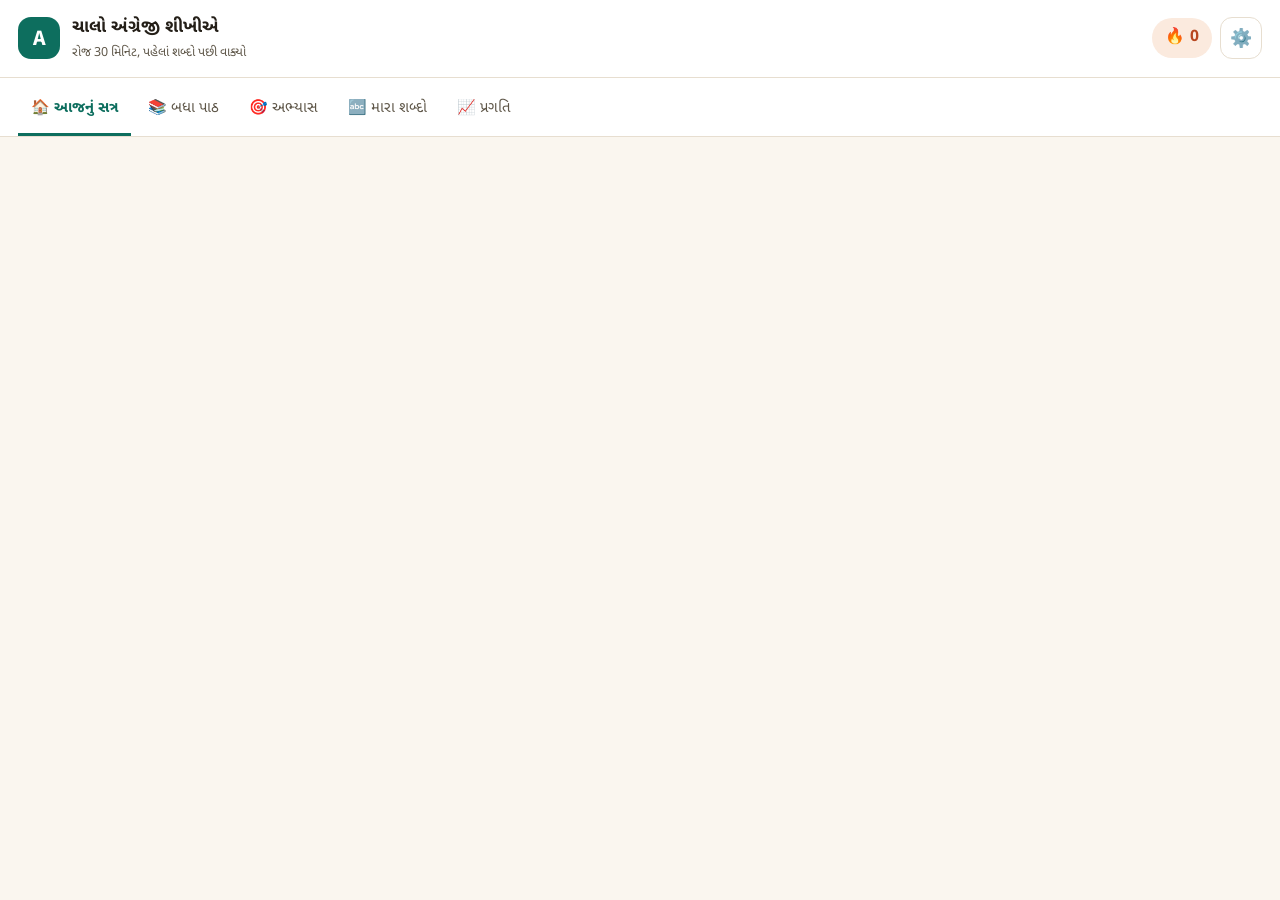
==== index.html @ d422f6b1 "Gujarati-first English course: 21 word packs, 30 sentence lessons Words before sentences: 310 single" ====
<!DOCTYPE html>
<html lang="gu">
<head>
<meta charset="utf-8">
<meta name="viewport" content="width=device-width, initial-scale=1, viewport-fit=cover">
<meta name="description" content="ગુજરાતી બોલનારા માટે રોજ 30 મિનિટનો અંગ્રેજી અભ્યાસ.">
<meta name="theme-color" content="#0d6e5e">
<title>ચાલો અંગ્રેજી શીખીએ</title>
<link rel="preconnect" href="https://fonts.googleapis.com">
<link rel="preconnect" href="https://fonts.gstatic.com" crossorigin>
<link rel="stylesheet" href="https://fonts.googleapis.com/css2?family=Noto+Sans+Gujarati:wght@400;600;700&family=Source+Sans+3:wght@400;600;700&display=swap">
<link rel="stylesheet" href="styles.css">
</head>
<body>
<header class="topbar">
  <div class="brand">
    <span class="logo lat">A</span>
    <div>
      <h1>ચાલો અંગ્રેજી શીખીએ</h1>
      <p class="sub">રોજ 30 મિનિટ, પહેલાં શબ્દો પછી વાક્યો</p>
    </div>
  </div>
  <div class="topright">
    <div class="streak" title="સળંગ દિવસ"><span>🔥</span><span id="streakNum">0</span></div>
    <button class="iconbtn" id="btnSettings" aria-label="સેટિંગ">⚙️</button>
  </div>
</header>

<nav class="tabs" id="tabs">
  <button class="tab active" data-view="home">🏠 આજનું સત્ર</button>
  <button class="tab" data-view="list">📚 બધા પાઠ</button>
  <button class="tab" data-view="practice">🎯 અભ્યાસ</button>
  <button class="tab" data-view="words">🔤 મારા શબ્દો</button>
  <button class="tab" data-view="track">📈 પ્રગતિ</button>
</nav>

<main id="app"></main>

<div class="modal-back" id="settingsModal" hidden>
  <div class="modal">
    <h2>સેટિંગ</h2>
    <label class="setrow"><span>શીખનારનું નામ</span><input type="text" id="learnerName" placeholder="જેમ કે મમ્મી"></label>
    <label class="setrow"><span>અવાજની ઝડપ</span><input type="range" id="rate" min="0.5" max="1.1" step="0.05"><b id="rateVal"></b></label>
    <label class="setrow"><span>અંગ્રેજી અવાજ</span><select id="voiceSel"></select></label>
    <label class="setrow check"><input type="checkbox" id="autoplay"><span>નવો શબ્દ દેખાય ત્યારે આપોઆપ બોલે</span></label>
    <label class="setrow check"><input type="checkbox" id="bigtext"><span>અક્ષર મોટા કરો</span></label>
    <div class="modal-foot">
      <button class="btn ghost small" id="btnReset">પ્રગતિ ભૂંસો</button>
      <button class="btn" id="btnCloseSet">બંધ કરો</button>
    </div>
  </div>
</div>
<script src="words.js"></script>
<script src="lessons.js"></script>
<script src="track.js"></script>
<script src="app.js"></script>
</body>
</html>
---- styles.css ----
/* base reset (the hosted page must supply what the artifact shell used to) */
html{-webkit-text-size-adjust:100%}
img{max-width:100%}
[hidden]{display:none!important}

:root{
  --bg:#faf6ef; --card:#ffffff; --card2:#f4efe6;
  --ink:#241f18; --ink2:#5f5749; --line:#e7ded0;
  --brand:#0d6e5e; --brand-ink:#ffffff; --brand-soft:#e2f1ec; --brand-deep:#095146;
  --accent:#b8461f; --accent-soft:#fbeade;
  --ok:#15803d; --ok-soft:#e6f4ea;
  --bad:#b3261e; --bad-soft:#fceceb;
  --shadow:0 1px 0 rgba(60,40,10,.04), 0 10px 26px -16px rgba(60,40,10,.35);
  --guj:"Noto Sans Gujarati","Gujarati Sangam MN","Nirmala UI",sans-serif;
  --lat:"Source Sans 3",ui-sans-serif,-apple-system,"Segoe UI",system-ui,sans-serif;
  --fs:1;
}
@media (prefers-color-scheme: dark){
  :root:not([data-theme="light"]){
    --bg:#15181a; --card:#1d2124; --card2:#232829;
    --ink:#eceae4; --ink2:#a7a196; --line:#2f3639;
    --brand:#4bbfa6; --brand-ink:#08201c; --brand-soft:#173029; --brand-deep:#2f9a84;
    --accent:#e2895f; --accent-soft:#33231b;
    --ok:#5fc98a; --ok-soft:#14301f;
    --bad:#f08b83; --bad-soft:#331a19;
    --shadow:0 1px 0 rgba(0,0,0,.2), 0 10px 26px -16px rgba(0,0,0,.7);
  }
}
:root[data-theme="dark"]{
  --bg:#15181a; --card:#1d2124; --card2:#232829;
  --ink:#eceae4; --ink2:#a7a196; --line:#2f3639;
  --brand:#4bbfa6; --brand-ink:#08201c; --brand-soft:#173029; --brand-deep:#2f9a84;
  --accent:#e2895f; --accent-soft:#33231b;
  --ok:#5fc98a; --ok-soft:#14301f;
  --bad:#f08b83; --bad-soft:#331a19;
  --shadow:0 1px 0 rgba(0,0,0,.2), 0 10px 26px -16px rgba(0,0,0,.7);
}
*{box-sizing:border-box}
body{
  margin:0; background:var(--bg); color:var(--ink);
  font-family:var(--guj); font-size:calc(17px * var(--fs)); line-height:1.65;
  padding-bottom:50px;
}
body.big{--fs:1.18}
.lat{font-family:var(--lat)}

.topbar{
  display:flex;align-items:center;justify-content:space-between;gap:12px;
  padding:13px 18px;background:var(--card);border-bottom:1px solid var(--line);
  position:sticky;top:env(safe-area-inset-top, 0px);z-index:20;
}
.brand{display:flex;align-items:center;gap:12px;min-width:0}
.logo{width:42px;height:42px;flex:none;border-radius:13px;background:var(--brand);color:var(--brand-ink);
  display:grid;place-items:center;font:700 22px/1 var(--lat)}
.topbar h1{margin:0;font-size:1.1rem;font-weight:700}
.sub{margin:1px 0 0;font-size:.78rem;color:var(--ink2)}
.topright{display:flex;align-items:center;gap:8px;flex:none}
.streak{display:flex;align-items:center;gap:5px;background:var(--accent-soft);color:var(--accent);
  font-weight:700;padding:7px 13px;border-radius:999px;font-size:.98rem}
.iconbtn{border:1px solid var(--line);background:var(--card);color:var(--ink);border-radius:12px;
  width:42px;height:42px;font-size:18px;cursor:pointer}
.iconbtn:hover{background:var(--card2)}

.tabs{display:flex;gap:4px;padding:10px 18px 0;background:var(--card);border-bottom:1px solid var(--line);
  overflow-x:auto;-webkit-overflow-scrolling:touch}
.tab{border:0;background:none;padding:9px 13px 12px;font:inherit;font-size:.93rem;font-family:var(--guj);
  color:var(--ink2);cursor:pointer;border-bottom:3px solid transparent;white-space:nowrap}
.tab.active{color:var(--brand);border-bottom-color:var(--brand);font-weight:700}

main{max-width:760px;margin:0 auto;padding-block:20px 40px;padding-left:18px;padding-right:18px}
.card{background:var(--card);border:1px solid var(--line);border-radius:18px;box-shadow:var(--shadow)}
h2.sec{font-size:1.12rem;margin:26px 0 10px}
.muted{color:var(--ink2)}

.syncbar{display:flex;align-items:center;gap:10px;font-size:.86rem;padding:10px 14px;border-radius:12px;
  margin-bottom:16px;border:1px solid var(--line);background:var(--card2);color:var(--ink2)}
.syncbar .dot{width:9px;height:9px;border-radius:99px;background:var(--ink2);flex:none}
.syncbar.on{background:var(--ok-soft);border-color:var(--ok);color:var(--ok)}
.syncbar.on .dot{background:var(--ok)}
.syncbar.off{background:var(--accent-soft);border-color:var(--accent);color:var(--accent)}
.syncbar.off .dot{background:var(--accent)}

.btn{font-family:var(--guj);font-size:1rem;font-weight:700;background:var(--brand);color:var(--brand-ink);
  border:0;border-radius:14px;padding:14px 22px;cursor:pointer}
.btn:hover{background:var(--brand-deep)}
.btn.ghost{background:var(--card);color:var(--ink2);border:1px solid var(--line)}
.btn.ghost:hover{background:var(--card2);color:var(--ink)}
.btn.wide{width:100%}
.btn:disabled{opacity:.45;cursor:default}
.btn.small{padding:9px 15px;font-size:.9rem;border-radius:11px}
.btn:focus-visible,.tab:focus-visible,.opt:focus-visible,.iconbtn:focus-visible{outline:3px solid var(--accent);outline-offset:2px}

.hero{padding:22px}
.hero+.hero{margin-top:16px}
.kicker{color:var(--accent);font-weight:700;font-size:.85rem;letter-spacing:.2px}
.hero h2{margin:8px 0 3px;font-size:1.6rem;line-height:1.3;text-wrap:balance}
.hero .en{color:var(--ink2);font-size:.95rem;margin:0 0 15px}
.tip{background:var(--brand-soft);border-left:4px solid var(--brand);border-radius:10px;
  padding:12px 15px;font-size:.93rem;margin:0 0 16px}
.plan{list-style:none;margin:0 0 18px;padding:0;display:grid;gap:8px}
.plan li{display:flex;align-items:center;gap:11px;padding:10px 13px;background:var(--card2);
  border:1px solid var(--line);border-radius:12px;font-size:.93rem}
.plan .n{width:25px;height:25px;flex:none;border-radius:8px;background:var(--brand);color:var(--brand-ink);
  display:grid;place-items:center;font-size:.82rem;font-weight:700}
.plan b{flex:none}
.plan .d{flex:1;color:var(--ink2);font-size:.86rem}
.plan .m{flex:none;color:var(--accent);font-size:.8rem;font-weight:700;font-variant-numeric:tabular-nums}

.bar{height:11px;background:var(--line);border-radius:99px;overflow:hidden;margin:6px 0 8px}
.bar>i{display:block;height:100%;background:var(--brand);border-radius:99px;transition:width .4s}
.bar.sm{height:7px;margin:7px 0 4px}
.twopart{display:grid;grid-template-columns:1fr 1fr;gap:12px;margin-top:15px}
.pp{padding:13px;border:1px solid var(--line);border-radius:14px;background:var(--card2)}
.pp b{display:block;font-size:.95rem}
.pp>span{display:block;font-size:.83rem;color:var(--ink2)}
.pp .note{font-size:.76rem;margin-top:3px}
.pp.full{border-color:var(--brand);background:var(--brand-soft)}
.statgrid{display:grid;grid-template-columns:repeat(3,1fr);gap:11px}
.stat{padding:15px;text-align:center;background:var(--card2);border:1px solid var(--line);border-radius:14px}
.stat b{display:block;font-size:1.6rem;color:var(--brand);line-height:1.2;font-variant-numeric:tabular-nums}
.stat span{font-size:.82rem;color:var(--ink2)}

.stepbar{display:flex;gap:6px;flex-wrap:wrap;margin-bottom:14px}
.stepbar .st{font-size:.8rem;padding:6px 12px;border-radius:999px;background:var(--card);
  border:1px solid var(--line);color:var(--ink2)}
.stepbar .st.done{background:var(--ok-soft);border-color:var(--ok);color:var(--ok)}
.stepbar .st.now{background:var(--brand);border-color:var(--brand);color:var(--brand-ink);font-weight:700}

.wrap-lesson{display:flex;flex-direction:column;gap:15px}
.lessonhead{display:flex;align-items:center;justify-content:space-between;gap:12px}
.dots{display:flex;gap:5px;flex-wrap:wrap}
.dot2{width:8px;height:8px;border-radius:99px;background:var(--line)}
.dot2.done{background:var(--brand)}
.dot2.now{background:var(--accent);transform:scale(1.35)}

.wordcard{padding:28px 22px;text-align:center}
.wordcard .word{font-family:var(--lat);font-size:2.4rem;font-weight:700;line-height:1.2;margin:0 0 6px;letter-spacing:-.5px}
.wordcard .pron{color:var(--accent);font-size:1.2rem;margin:0 0 4px}
.wordcard .pron:before{content:"ઉચ્ચાર: ";font-size:.78rem;color:var(--ink2)}
.wordcard .mean{font-size:1.45rem;font-weight:700;margin:13px 0 0}
.wordcard .lbl{font-size:.84rem;color:var(--ink2);margin-bottom:10px}
.speakrow{display:flex;gap:10px;justify-content:center;margin:17px 0 6px;flex-wrap:wrap}
.speakbtn{font-family:var(--guj);font-size:1rem;font-weight:700;cursor:pointer;background:var(--brand);
  color:var(--brand-ink);border:0;border-radius:99px;padding:13px 25px}
.speakbtn.slow{background:var(--card);color:var(--brand);border:2px solid var(--brand)}
.sayaloud{margin:15px 0 0;padding:11px 14px;background:var(--accent-soft);color:var(--accent);
  border-radius:11px;font-size:.93rem}
.sentbox{margin-top:20px;border-top:1px dashed var(--line);padding-top:17px;text-align:left}
.sentbox .lbl{font-size:.8rem;color:var(--ink2);margin-bottom:6px}
.sentbox .se{font-family:var(--lat);font-size:1.15rem;font-weight:600;margin:0 0 4px}
.sentbox .sg{margin:0;color:var(--ink2)}
.wordcard.drill .big2{font-size:2rem;margin:0 0 20px;line-height:1.3;font-weight:700}
.wordcard.drill .word{font-size:2.1rem;margin-top:6px}
.navrow{display:flex;gap:12px}
.navrow .btn{flex:1}

.quizcard{padding:24px 20px}
.qnum{font-size:.83rem;color:var(--ink2);margin-bottom:10px}
.qtext{font-size:1.4rem;font-weight:700;margin:0 0 4px;line-height:1.35;text-wrap:balance}
.qhint{color:var(--ink2);font-size:.9rem;margin:0 0 18px}
.opts{display:grid;gap:10px}
.opt{font-family:var(--guj);font-size:1.12rem;text-align:left;cursor:pointer;color:var(--ink);
  background:var(--card);border:2px solid var(--line);border-radius:14px;padding:14px 17px;transition:.15s}
.opt:hover:not(:disabled){border-color:var(--brand);background:var(--brand-soft)}
.opt.right{border-color:var(--ok);background:var(--ok-soft);color:var(--ok);font-weight:700}
.opt.wrong{border-color:var(--bad);background:var(--bad-soft);color:var(--bad)}
.opt:disabled{cursor:default}
.opt .en{font-family:var(--lat);font-weight:600}
.feedback{margin-top:15px;padding:13px 15px;border-radius:12px;font-size:.98rem}
.feedback.ok{background:var(--ok-soft);color:var(--ok)}
.feedback.no{background:var(--bad-soft);color:var(--bad)}
.result{padding:32px 22px;text-align:center}
.result .big{font-size:3.2rem;margin:0}
.result h2{margin:8px 0 6px;font-size:1.45rem}
.result p{color:var(--ink2);margin:0 0 20px}

.lgrid{display:grid;gap:10px}
.litem{display:flex;align-items:center;gap:13px;padding:14px 16px;cursor:pointer;text-align:left;
  font-family:var(--guj);font-size:1rem;width:100%;color:var(--ink);
  background:var(--card);border:1px solid var(--line);border-radius:15px}
.litem:hover{border-color:var(--brand)}
.litem .num{width:40px;height:40px;flex:none;border-radius:12px;background:var(--card2);color:var(--ink2);
  display:grid;place-items:center;font-weight:700;font-size:1rem;border:1px solid var(--line)}
.litem.done .num{background:var(--brand);color:var(--brand-ink);border-color:var(--brand)}
.litem .txt{flex:1;min-width:0}
.litem .txt b{display:block;font-size:1.05rem}
.litem .txt span{font-size:.84rem;color:var(--ink2)}
.litem .mark{font-size:1.1rem;flex:none}

.searchbox{width:100%;font-family:var(--guj);font-size:1.02rem;padding:13px 15px;color:var(--ink);
  border:1px solid var(--line);border-radius:14px;background:var(--card);margin-bottom:13px}
.wlist{display:grid;gap:8px}
.wrow{display:flex;align-items:center;gap:12px;padding:11px 14px;background:var(--card);
  border:1px solid var(--line);border-radius:13px}
.wrow .lv{flex:none;font-size:.95rem}
.wrow .e{font-family:var(--lat);font-weight:700;font-size:1.06rem;flex:1;min-width:0}
.wrow .e small{display:block;font-weight:400;font-size:.83rem;color:var(--accent);font-family:var(--guj)}
.wrow .g{flex:1;min-width:0;color:var(--ink2)}
.wrow button{flex:none;width:42px;height:42px;border-radius:12px;border:1px solid var(--line);
  background:var(--card2);color:var(--ink);font-size:17px;cursor:pointer}

.empty{padding:38px 22px;text-align:center;color:var(--ink2)}
.empty .em{font-size:2.5rem;display:block;margin-bottom:10px}

.learner{padding:20px;margin-bottom:14px}
.lhead{display:flex;align-items:center;gap:12px;margin-bottom:14px}
.lhead .av{width:44px;height:44px;border-radius:50%;flex:none;background:var(--card2)}
.lhead b{font-size:1.15rem;display:block}
.lhead span{font-size:.84rem;color:var(--ink2)}
.days{display:flex;gap:3px;align-items:flex-end;height:44px;margin:4px 0 6px}
.days i{flex:1;background:var(--brand-soft);border-radius:3px 3px 0 0;min-height:3px;display:block}
.days i.on{background:var(--brand)}
.dayscale{display:flex;justify-content:space-between;font-size:.74rem;color:var(--ink2)}
.chips{display:flex;flex-wrap:wrap;gap:6px;margin-top:8px}
.chip{font-family:var(--lat);font-size:.88rem;padding:5px 11px;border-radius:999px;
  background:var(--bad-soft);color:var(--bad);border:1px solid var(--bad)}
.chip.ok{background:var(--ok-soft);color:var(--ok);border-color:var(--ok)}

.modal-back{position:fixed;inset:0;background:rgba(20,16,10,.5);display:grid;place-items:center;padding:20px;z-index:40}
.modal-back[hidden]{display:none}
.modal{background:var(--card);border-radius:20px;padding:22px;max-width:460px;width:100%;border:1px solid var(--line)}
.modal h2{margin:0 0 16px;font-size:1.2rem}
.setrow{display:flex;align-items:center;gap:12px;margin-bottom:15px;font-size:.96rem}
.setrow>span:first-child{flex:none;width:118px;color:var(--ink2)}
.setrow input[type=range]{flex:1;accent-color:var(--brand)}
.setrow select,.setrow input[type=text]{flex:1;font-family:var(--guj);padding:9px;border-radius:10px;
  border:1px solid var(--line);background:var(--card2);color:var(--ink);font-size:.93rem}
.setrow.check{align-items:flex-start}
.setrow.check input{width:21px;height:21px;flex:none;margin-top:2px;accent-color:var(--brand)}
.setrow.check span{flex:1}
.modal-foot{display:flex;gap:10px;justify-content:space-between;margin-top:20px}

@media (prefers-reduced-motion: reduce){*{animation:none!important;transition:none!important}}
@media (max-width:520px){
  .topbar h1{font-size:.98rem} .sub{display:none}
  .wordcard .word{font-size:1.95rem}
  .statgrid{grid-template-columns:1fr 1fr}
  .statgrid .stat:first-child{grid-column:span 2}
  main{padding-left:16px;padding-right:16px}
}
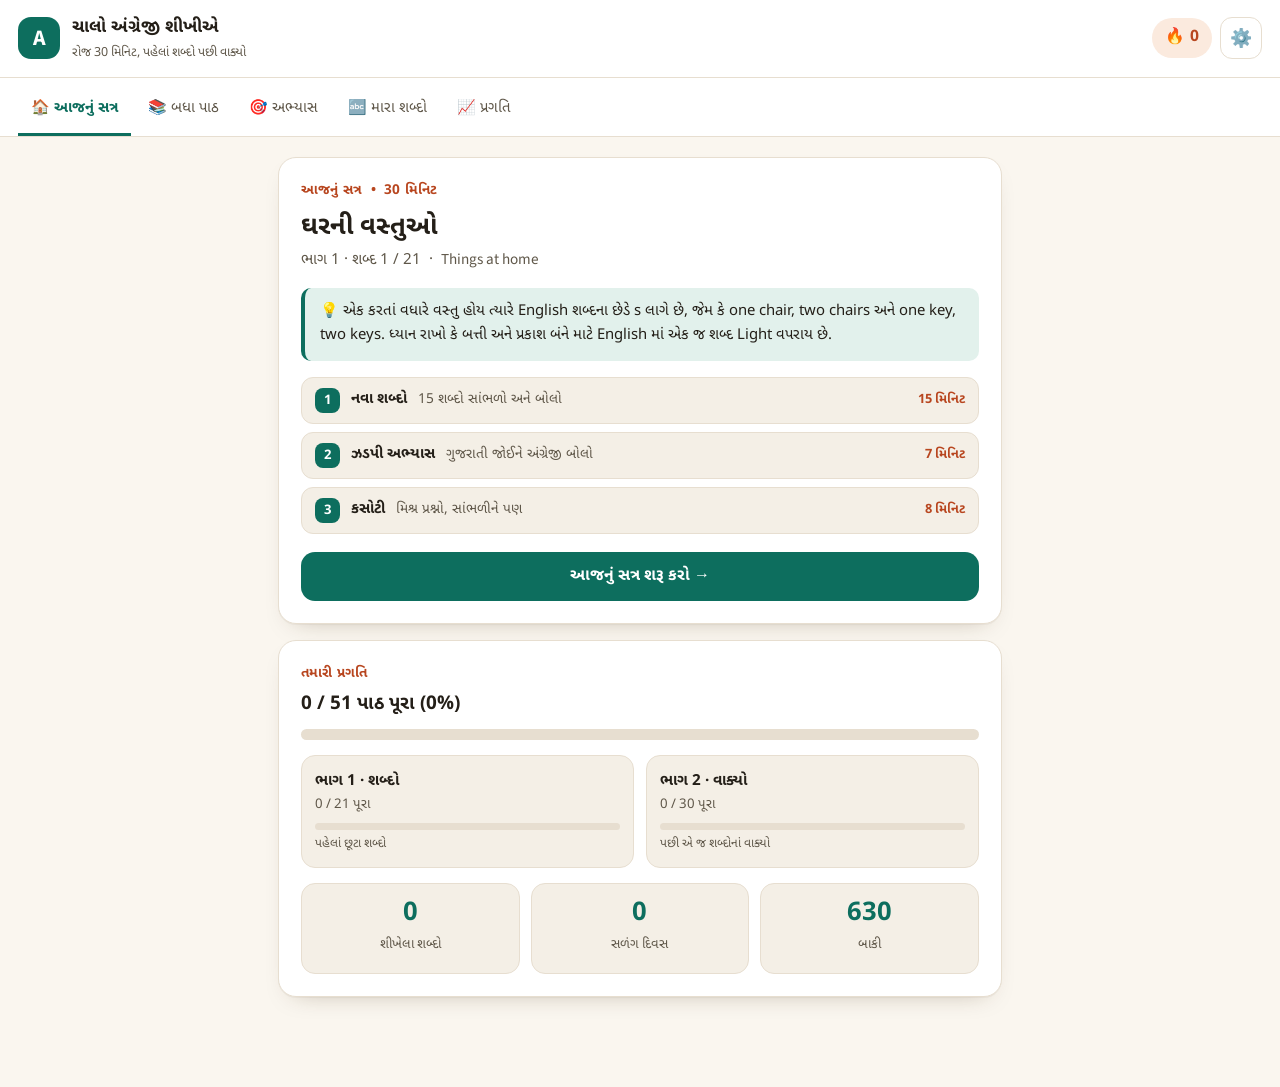
==== commit 7d73134e: "Version asset URLs so updates are not served from cache GitHub Pages caches js and css for ten minut" ====
--- a/index.html
+++ b/index.html
@@ -9,7 +9,7 @@
 <link rel="preconnect" href="https://fonts.googleapis.com">
 <link rel="preconnect" href="https://fonts.gstatic.com" crossorigin>
 <link rel="stylesheet" href="https://fonts.googleapis.com/css2?family=Noto+Sans+Gujarati:wght@400;600;700&family=Source+Sans+3:wght@400;600;700&display=swap">
-<link rel="stylesheet" href="styles.css">
+<link rel="stylesheet" href="styles.css?v=2">
 </head>
 <body>
 <header class="topbar">
@@ -50,9 +50,9 @@
     </div>
   </div>
 </div>
-<script src="words.js"></script>
-<script src="lessons.js"></script>
-<script src="track.js"></script>
-<script src="app.js"></script>
+<script src="words.js?v=2"></script>
+<script src="lessons.js?v=2"></script>
+<script src="track.js?v=2"></script>
+<script src="app.js?v=2"></script>
 </body>
 </html>
